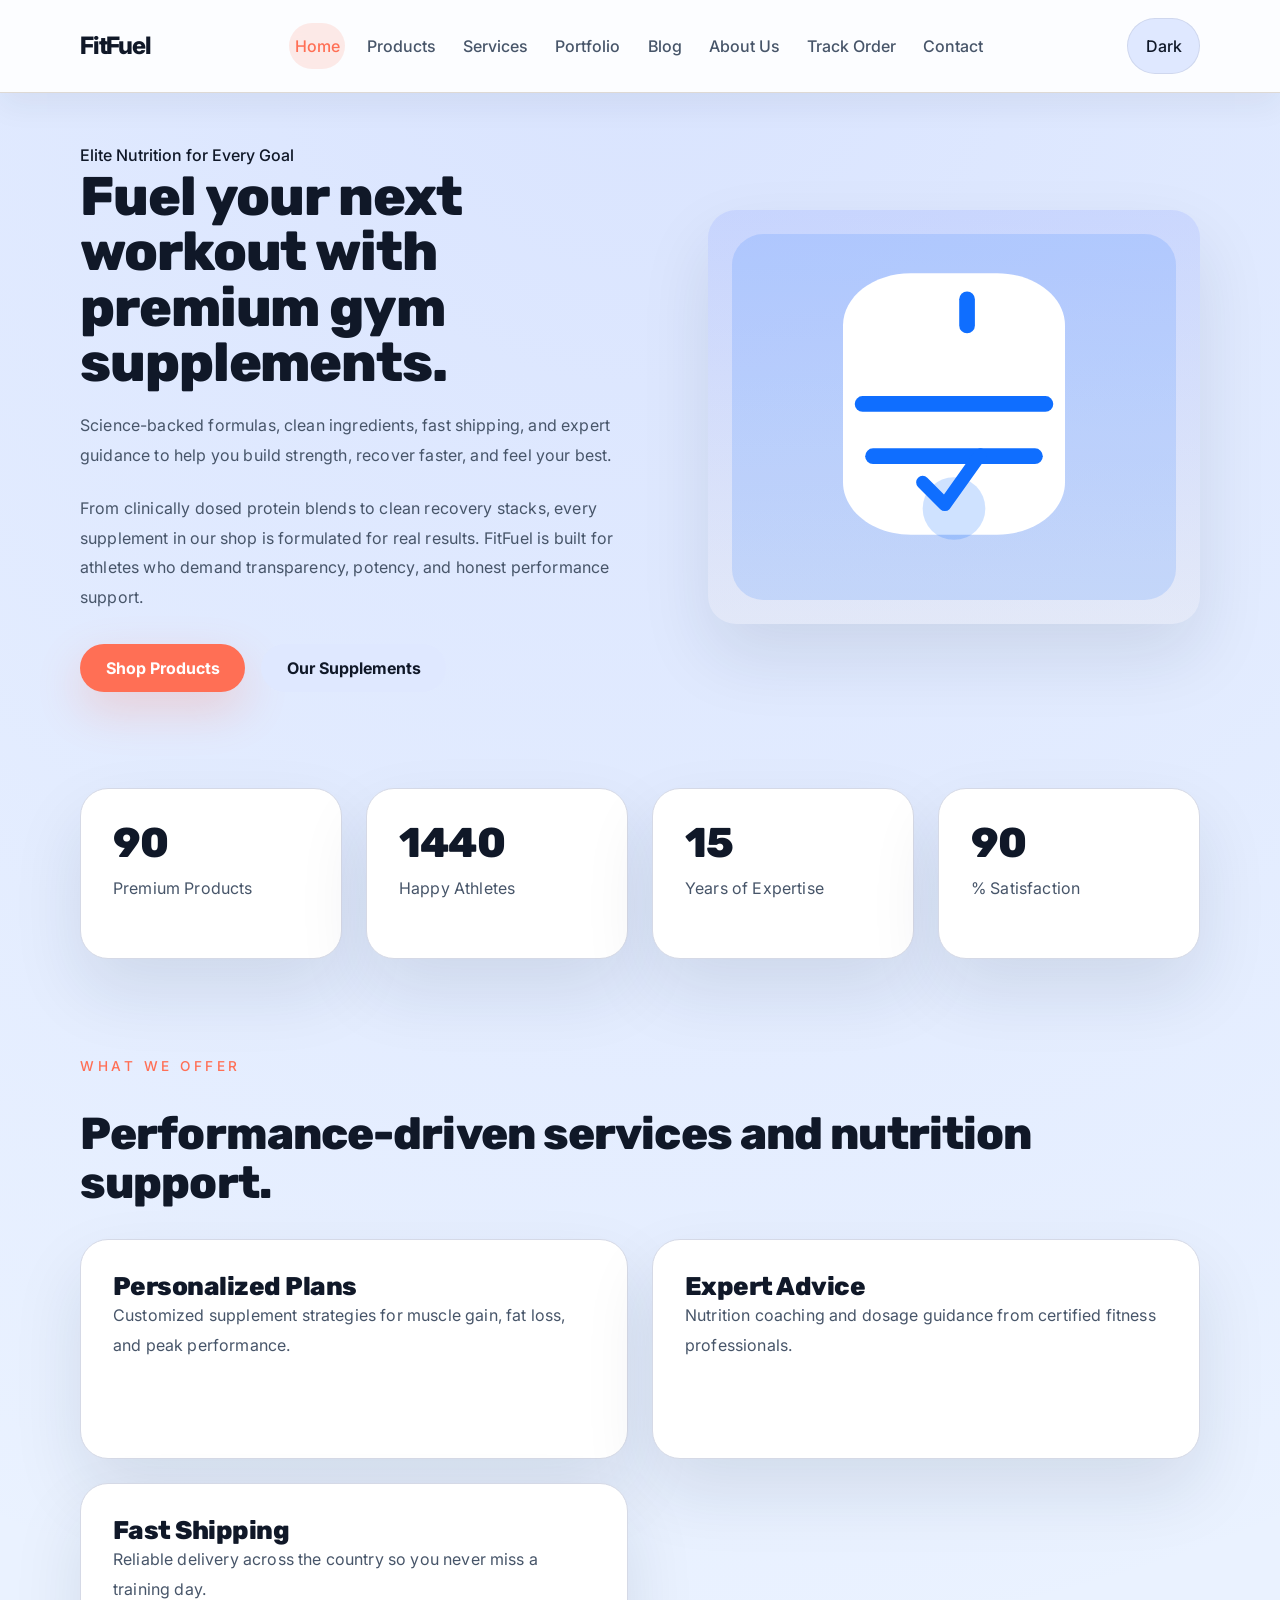
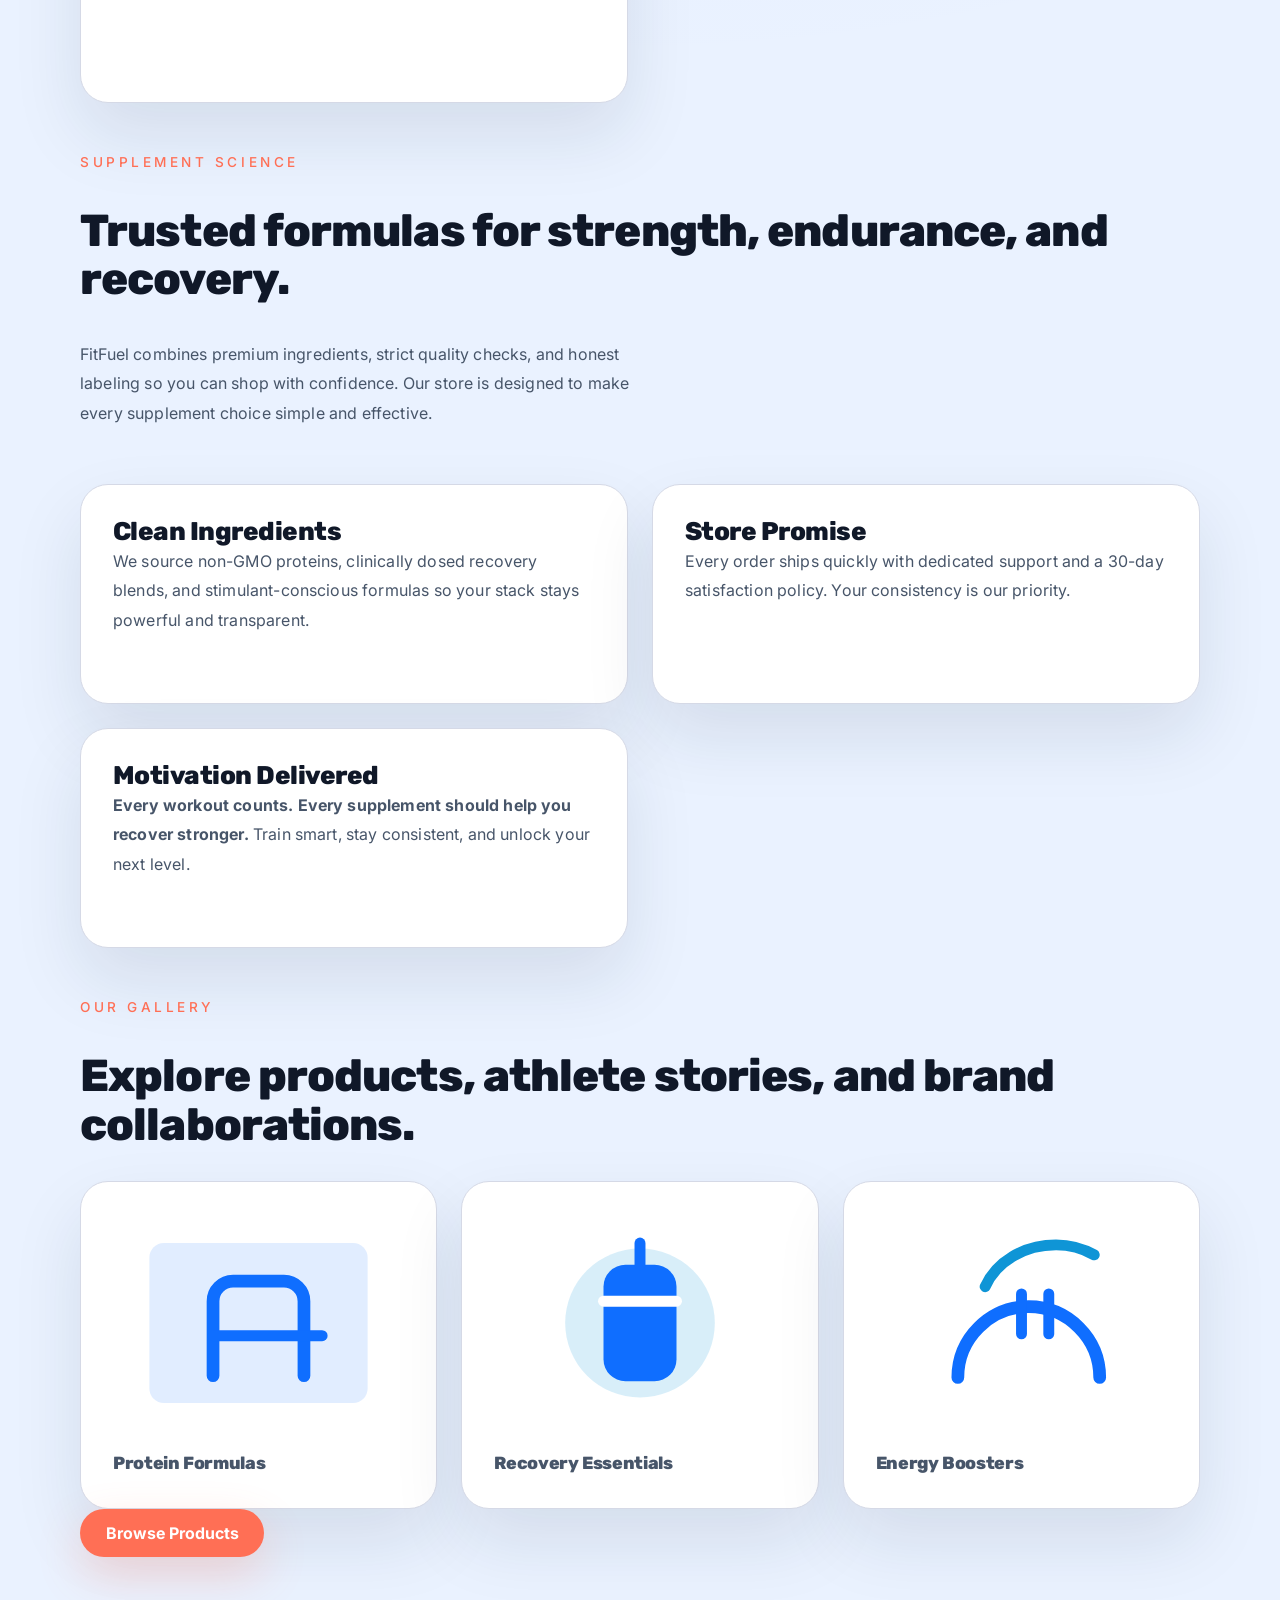
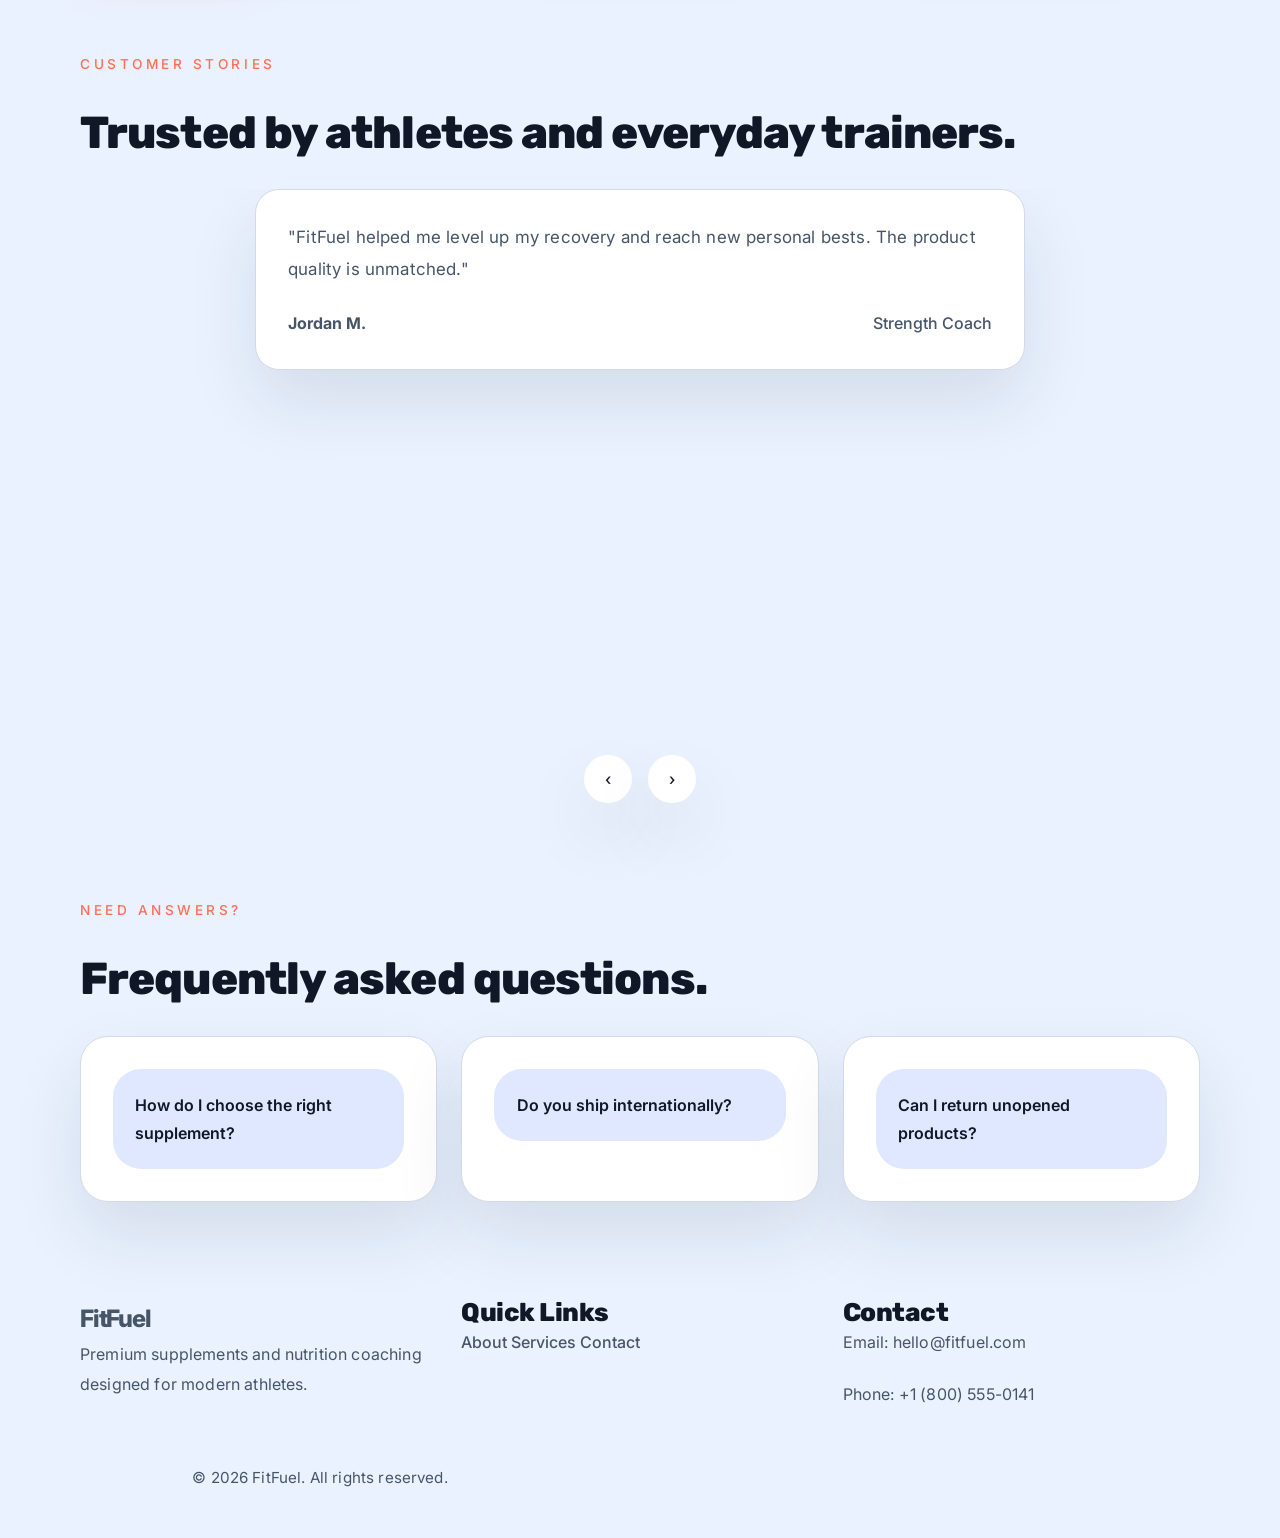
==== index.html @ e59b44a0 "first commit" ====
<!DOCTYPE html>
<html lang="en">
<head>
  <meta charset="UTF-8" />
  <meta name="viewport" content="width=device-width, initial-scale=1.0" />
  <title>Gym Supplements Store | Home</title>
  <meta name="description" content="Modern gym supplement store with premium supplements, expert advice, and lifestyle products." />
  <link rel="preconnect" href="https://fonts.googleapis.com" />
  <link rel="preconnect" href="https://fonts.gstatic.com" crossorigin />
  <link href="https://fonts.googleapis.com/css2?family=Inter:wght@400;500;600;700&family=Rubik:wght@500;600;700;800&display=swap" rel="stylesheet" />
  <link rel="stylesheet" href="css/style.css" />
  <link rel="stylesheet" href="css/responsive.css" />
</head>
<body data-page="home">
  <div class="page-loader" id="page-loader" aria-hidden="true">
    <div class="loader-ring"></div>
    <p>Loading premium fitness solutions...</p>
  </div>

  <header class="site-header" id="main-header">
    <div class="container header-inner">
      <a href="index.html" class="brand" aria-label="Gym Supplements Home">FitFuel</a>
      <button class="nav-toggle" aria-label="Toggle navigation" id="nav-toggle">
        <span></span><span></span><span></span>
      </button>
      <nav class="nav" id="site-nav" aria-label="Primary navigation">
        <a href="index.html" class="nav-link">Home</a>
        <a href="products.html" class="nav-link">Products</a>
        <a href="services.html" class="nav-link">Services</a>
        <a href="portfolio.html" class="nav-link">Portfolio</a>
        <a href="blog.html" class="nav-link">Blog</a>
        <a href="about.html" class="nav-link">About Us</a>
        <a href="track-order.html" class="nav-link">Track Order</a>
        <a href="contact.html" class="nav-link">Contact</a>
      </nav>
      <div class="header-actions">
        <button class="theme-toggle" id="theme-toggle" aria-label="Toggle dark mode">Dark</button>
      </div>
    </div>
  </header>

  <main>
    <section class="hero-section" id="hero">
      <div class="container hero-grid">
        <div class="hero-copy">
          <span class="eyebrow">Elite Nutrition for Every Goal</span>
          <h1>Fuel your next workout with premium gym supplements.</h1>
          <p>Science-backed formulas, clean ingredients, fast shipping, and expert guidance to help you build strength, recover faster, and feel your best.</p>
          <p>From clinically dosed protein blends to clean recovery stacks, every supplement in our shop is formulated for real results. FitFuel is built for athletes who demand transparency, potency, and honest performance support.</p>
          <div class="hero-actions">
            <a href="products.html" class="button button-primary">Shop Products</a>
            <a href="#features" class="button button-secondary">Our Supplements</a>
          </div>
        </div>
        <div class="hero-visual" aria-hidden="true">
          <img src="images/hero-shake.svg" alt="Fitness supplement shake illustration" />
        </div>
      </div>
    </section>

    <section class="stats-section reveal" id="features">
      <div class="container stats-grid">
        <article class="stat-card">
          <h2 class="counter" data-target="120">0</h2>
          <p>Premium Products</p>
        </article>
        <article class="stat-card">
          <h2 class="counter" data-target="2500">0</h2>
          <p>Happy Athletes</p>
        </article>
        <article class="stat-card">
          <h2 class="counter" data-target="15">0</h2>
          <p>Years of Expertise</p>
        </article>
        <article class="stat-card">
          <h2 class="counter" data-target="99">0</h2>
          <p>% Satisfaction</p>
        </article>
      </div>
    </section>

    <section class="service-preview reveal">
      <div class="container section-heading">
        <small>What we offer</small>
        <h2>Performance-driven services and nutrition support.</h2>
      </div>
      <div class="container cards-grid">
        <article class="feature-card">
          <h3>Personalized Plans</h3>
          <p>Customized supplement strategies for muscle gain, fat loss, and peak performance.</p>
        </article>
        <article class="feature-card">
          <h3>Expert Advice</h3>
          <p>Nutrition coaching and dosage guidance from certified fitness professionals.</p>
        </article>
        <article class="feature-card">
          <h3>Fast Shipping</h3>
          <p>Reliable delivery across the country so you never miss a training day.</p>
        </article>
      </div>
    </section>

    <section class="info-section reveal">
      <div class="container section-heading">
        <small>Supplement science</small>
        <h2>Trusted formulas for strength, endurance, and recovery.</h2>
        <p>FitFuel combines premium ingredients, strict quality checks, and honest labeling so you can shop with confidence. Our store is designed to make every supplement choice simple and effective.</p>
      </div>
      <div class="container cards-grid">
        <article class="feature-card">
          <h3>Clean Ingredients</h3>
          <p>We source non-GMO proteins, clinically dosed recovery blends, and stimulant-conscious formulas so your stack stays powerful and transparent.</p>
        </article>
        <article class="feature-card">
          <h3>Store Promise</h3>
          <p>Every order ships quickly with dedicated support and a 30-day satisfaction policy. Your consistency is our priority.</p>
        </article>
        <article class="feature-card">
          <h3>Motivation Delivered</h3>
          <p><strong>Every workout counts. Every supplement should help you recover stronger.</strong> Train smart, stay consistent, and unlock your next level.</p>
        </article>
      </div>
    </section>

    <section class="gallery-preview reveal" id="portfolio-preview">
      <div class="container section-heading">
        <small>Our gallery</small>
        <h2>Explore products, athlete stories, and brand collaborations.</h2>
      </div>
      <div class="container portfolio-grid">
        <article class="portfolio-item">
          <img src="images/portfolio1.svg" alt="Protein supplement bottle" />
          <h4>Protein Formulas</h4>
        </article>
        <article class="portfolio-item">
          <img src="images/portfolio2.svg" alt="Supplement capsules" />
          <h4>Recovery Essentials</h4>
        </article>
        <article class="portfolio-item">
          <img src="images/portfolio3.svg" alt="Pre-workout drink" />
          <h4>Energy Boosters</h4>
        </article>
      </div>
      <div class="container cta-row">
        <a href="products.html" class="button button-primary">Browse Products</a>
      </div>
    </section>

    <section class="testimonial-section reveal" id="testimonials">
      <div class="container section-heading">
        <small>Customer stories</small>
        <h2>Trusted by athletes and everyday trainers.</h2>
      </div>
      <div class="container testimonial-slider" id="testimonial-slider" aria-live="polite">
        <article class="testimonial-card active">
          <p>"FitFuel helped me level up my recovery and reach new personal bests. The product quality is unmatched."</p>
          <footer>
            <strong>Jordan M.</strong>
            <span>Strength Coach</span>
          </footer>
        </article>
        <article class="testimonial-card">
          <p>"The supplement plan was easy to follow and delivered results faster than I expected. Great customer service too."</p>
          <footer>
            <strong>Leah R.</strong>
            <span>Fitness Enthusiast</span>
          </footer>
        </article>
        <article class="testimonial-card">
          <p>"Clean ingredients, sharp branding, and fast shipping. I now recommend FitFuel to my training group."</p>
          <footer>
            <strong>Marcus D.</strong>
            <span>Bodybuilder</span>
          </footer>
        </article>
      </div>
      <div class="slider-controls">
        <button class="slider-button" id="prev-testimonial" aria-label="Previous testimonial">‹</button>
        <button class="slider-button" id="next-testimonial" aria-label="Next testimonial">›</button>
      </div>
    </section>

    <section class="faq-section reveal" id="faq">
      <div class="container section-heading">
        <small>Need answers?</small>
        <h2>Frequently asked questions.</h2>
      </div>
      <div class="container faq-grid">
        <article class="faq-item">
          <button class="faq-question" aria-expanded="false">How do I choose the right supplement?</button>
          <div class="faq-answer">
            <p>Match your goals to the product type, prioritize clean ingredients, and consult our nutrition guides for dosage and timing.</p>
          </div>
        </article>
        <article class="faq-item">
          <button class="faq-question" aria-expanded="false">Do you ship internationally?</button>
          <div class="faq-answer">
            <p>Yes, we ship worldwide. Delivery times vary by destination, and you can check shipping estimates during checkout.</p>
          </div>
        </article>
        <article class="faq-item">
          <button class="faq-question" aria-expanded="false">Can I return unopened products?</button>
          <div class="faq-answer">
            <p>We offer a 30-day satisfaction guarantee for unopened supplements. Contact support for returns and exchanges.</p>
          </div>
        </article>
      </div>
    </section>
  </main>

  <button class="scroll-top" id="scroll-top" aria-label="Scroll back to top">↑</button>

  <footer class="site-footer">
    <div class="container footer-grid">
      <div>
        <a href="index.html" class="brand">FitFuel</a>
        <p>Premium supplements and nutrition coaching designed for modern athletes.</p>
      </div>
      <div>
        <h3>Quick Links</h3>
        <nav aria-label="Footer navigation">
          <a href="about.html">About</a>
          <a href="services.html">Services</a>
          <a href="contact.html">Contact</a>
        </nav>
      </div>
      <div>
        <h3>Contact</h3>
        <p>Email: hello@fitfuel.com</p>
        <p>Phone: +1 (800) 555-0141</p>
      </div>
    </div>
    <p class="footer-note">© 2026 FitFuel. All rights reserved.</p>
  </footer>

  <script src="js/animations.js"></script>
  <script src="js/main.js"></script>
  <script src="js/validation.js"></script>
</body>
</html>
---- css/style.css ----
:root {
  --bg: #eaf2ff;
  --surface: #ffffff;
  --surface-strong: #dfe8ff;
  --text: #101828;
  --text-muted: #475569;
  --primary: #3551ff;
  --primary-soft: rgba(53, 81, 255, 0.14);
  --secondary: #7ea5ff;
  --accent: #ff6f55;
  --accent-soft: rgba(255, 111, 85, 0.14);
  --border: #d5d9e6;
  --shadow: 0 32px 70px rgba(22, 36, 61, 0.1);
  --radius: 28px;
  --radius-sm: 16px;
  --transition: 0.32s ease;
}

[data-theme='dark'] {
  --bg: #0c1530;
  --surface: #111b33;
  --surface-strong: #1a2646;
  --text: #f8fafc;
  --text-muted: #a0acc3;
  --primary: #5a69ff;
  --primary-soft: rgba(90, 105, 255, 0.18);
  --secondary: #6cb8ff;
  --accent: #ff7e63;
  --accent-soft: rgba(255, 126, 99, 0.18);
  --border: #2b3a5b;
  --shadow: 0 32px 70px rgba(0, 0, 0, 0.48);
}

* {
  box-sizing: border-box;
}

html {
  scroll-behavior: smooth;
}

body {
  margin: 0;
  font-family: 'Inter', system-ui, -apple-system, BlinkMacSystemFont, 'Segoe UI', sans-serif;
  font-weight: 500;
  background: radial-gradient(circle at top, rgba(95, 124, 250, 0.12), transparent 35%), var(--bg);
  color: var(--text);
  line-height: 1.75;
  min-height: 100vh;
}

p {
  margin: 0 0 1.4rem;
  line-height: 1.85;
  font-weight: 400;
  letter-spacing: 0.01em;
  max-width: 64ch;
}

h1,
h2,
h3,
h4,
h5,
h6 {
  margin: 0;
  font-family: 'Rubik', 'Inter', system-ui, sans-serif;
  font-weight: 800;
  color: var(--text);
  letter-spacing: -0.02em;
}

h1 {
  font-size: clamp(3rem, 4vw, 5rem);
  line-height: 1.02;
}

h2 {
  font-size: clamp(2rem, 3vw, 3.2rem);
  line-height: 1.06;
}

h3 {
  font-size: clamp(1.5rem, 2vw, 2rem);
  line-height: 1.15;
}

h4,
h5,
h6 {
  font-size: clamp(1.1rem, 1.2vw, 1.4rem);
  line-height: 1.35;
}

img {
  display: block;
  max-width: 100%;
}

a {
  color: inherit;
  text-decoration: none;
}

button,
input,
textarea {
  font: inherit;
}

button {
  cursor: pointer;
  border: none;
}

.container {
  width: min(1120px, calc(100% - 2rem));
  margin: 0 auto;
}

.site-header {
  position: sticky;
  top: 0;
  z-index: 100;
  background: rgba(255, 255, 255, 0.9);
  border-bottom: 1px solid rgba(217, 211, 205, 0.85);
  backdrop-filter: blur(18px);
  transition: background var(--transition), border-color var(--transition), box-shadow var(--transition);
  box-shadow: 0 12px 30px rgba(31, 43, 55, 0.06);
}

[data-theme='dark'] .site-header {
  background: rgba(17, 25, 42, 0.95);
  border-color: rgba(47, 63, 85, 0.6);
}

.header-inner {
  display: flex;
  align-items: center;
  justify-content: space-between;
  gap: 1rem;
  padding: 1.1rem 0;
}

.brand {
  font-size: 1.5rem;
  font-weight: 800;
  letter-spacing: -0.05em;
}

.nav {
  display: flex;
  gap: 1rem;
  align-items: center;
  flex-wrap: wrap;
}

.nav-link {
  color: var(--text-muted);
  font-weight: 500;
  padding: 0.55rem 0.35rem;
  border-radius: 999px;
  transition: color var(--transition), background var(--transition);
}

.nav-link:hover,
.nav-link.active {
  color: var(--accent);
  background: var(--accent-soft);
}

.nav-toggle {
  display: none;
  width: 2.5rem;
  height: 2.5rem;
  background: transparent;
  flex-direction: column;
  justify-content: space-between;
}

.nav-toggle span {
  display: block;
  height: 3px;
  border-radius: 999px;
  background: var(--text);
  transition: transform var(--transition), opacity var(--transition);
}

.header-actions {
  display: flex;
  align-items: center;
  gap: 1rem;
}

.theme-toggle {
  padding: 0.9rem 1.15rem;
  background: var(--surface-strong);
  color: var(--text);
  border-radius: 999px;
  box-shadow: inset 0 0 0 1px rgba(15, 23, 42, 0.08);
  transition: transform var(--transition), background var(--transition);
}

.theme-toggle:hover {
  transform: translateY(-2px);
}

.hero-section,
.page-hero {
  padding: 4rem 0 2rem;
}

.hero-grid {
  display: grid;
  grid-template-columns: 1.15fr 0.95fr;
  gap: 2rem;
  align-items: center;
}

.hero-copy small,
.section-heading small {
  display: inline-block;
  font-size: 0.85rem;
  text-transform: uppercase;
  letter-spacing: 0.26em;
  color: var(--accent);
  margin-bottom: 1rem;
}

.hero-copy h1,
.page-hero h1 {
  font-size: clamp(3.4rem, 4vw, 5rem);
  line-height: 1.02;
  margin: 0;
}

.section-heading h2 {
  font-size: clamp(2.1rem, 3vw, 3.2rem);
  line-height: 1.08;
  margin: 0;
}

.hero-copy p,
.section-heading p,
.page-hero p {
  max-width: 58ch;
  margin-top: 1.25rem;
  margin-bottom: 1.5rem;
  color: var(--text-muted);
  font-family: 'Inter', system-ui, -apple-system, BlinkMacSystemFont, 'Segoe UI', sans-serif;
  font-size: 1rem;
  line-height: 1.85;
  letter-spacing: 0.01em;
}

.hero-actions {
  display: flex;
  flex-wrap: wrap;
  gap: 1rem;
  margin-top: 2rem;
}

.button {
  display: inline-flex;
  align-items: center;
  justify-content: center;
  min-height: 3rem;
  padding: 0 1.6rem;
  border-radius: 999px;
  font-weight: 700;
  transition: transform var(--transition), box-shadow var(--transition), background var(--transition);
}

.button-primary {
  background: var(--accent);
  color: #ffffff;
  box-shadow: 0 18px 46px rgba(255, 111, 85, 0.24);
}

.button-primary:hover {
  transform: translateY(-3px);
}

.button-success {
  background: var(--accent);
  color: #ffffff;
  box-shadow: 0 18px 46px rgba(255, 111, 85, 0.24);
  transform: scale(1.02);
}

.button-success:hover {
  transform: scale(1.02);
}

.button-secondary {
  background: var(--surface-strong);
  color: var(--text);
}

.button-secondary:hover {
  transform: translateY(-2px);
}

.hero-visual {
  border-radius: var(--radius);
  overflow: hidden;
  background: linear-gradient(180deg, rgba(95, 124, 250, 0.16), rgba(255, 214, 167, 0.08));
  padding: 1.5rem;
  box-shadow: var(--shadow);
}

.products-grid-section .filter-buttons {
  grid-template-columns: repeat(4, minmax(0, auto));
  justify-content: center;
  gap: 1rem;
  margin-bottom: 2rem;
}

.filter-button {
  border: 1px solid var(--border);
  background: var(--surface);
  padding: 0.85rem 1.25rem;
  border-radius: 999px;
  color: var(--text);
  font-weight: 600;
  transition: background var(--transition), transform var(--transition), border-color var(--transition);
}

.filter-button:hover,
.filter-button.active {
  background: var(--accent-soft);
  border-color: var(--accent);
  transform: translateY(-1px);
}

.product-grid,
.portfolio-grid {
  display: grid;
  grid-template-columns: repeat(2, minmax(0, 1fr));
  gap: 1.5rem;
}

.product-card,
.summary-card,
.track-copy,
.checkout-form {
  background: var(--surface);
  border: 1px solid var(--border);
  border-radius: var(--radius);
  padding: 2rem;
  box-shadow: var(--shadow);
}

.confetti-piece {
  position: fixed;
  width: 8px;
  height: 8px;
  border-radius: 999px;
  opacity: 0;
  pointer-events: none;
  animation: confetti-burst 0.7s ease-out forwards;
}

@keyframes confetti-burst {
  from {
    opacity: 1;
    transform: translate(0, 0) scale(1);
  }
  to {
    opacity: 0;
    transform: translate(var(--tx), var(--ty)) rotate(var(--r)) scale(0.35);
  }
}

.product-card {
  display: grid;
  gap: 1.25rem;
  transition: transform var(--transition), box-shadow var(--transition);
}

.product-card:hover {
  transform: translateY(-4px);
  box-shadow: 0 28px 60px rgba(95, 124, 250, 0.14);
}

.product-card img,
.bundle-card img {
  width: 100%;
  border-radius: 24px;
  aspect-ratio: 4 / 3;
  object-fit: cover;
}

.product-copy {
  display: grid;
  gap: 0.85rem;
}

.product-copy small {
  color: var(--primary);
  text-transform: uppercase;
  letter-spacing: 0.16em;
}

.product-price {
  font-size: 1.2rem;
  font-weight: 700;
  color: var(--text);
}

.product-actions {
  display: flex;
  flex-wrap: wrap;
  gap: 0.75rem;
  align-items: center;
  margin-top: 1rem;
}

.bundle-card {
  display: grid;
  gap: 1rem;
  padding: 2rem;
  border-radius: var(--radius);
  transition: transform var(--transition), box-shadow var(--transition);
}

.bundle-card:hover {
  transform: translateY(-4px);
  box-shadow: 0 26px 56px rgba(95, 124, 250, 0.14);
}

.bundle-card h3 {
  margin: 0;
}

.bundle-summary {
  position: fixed;
  bottom: 1rem;
  left: 1rem;
  right: 1rem;
  z-index: 150;
  display: grid;
  place-items: center;
  padding: 0 1rem;
}

.bundle-summary-inner {
  width: min(1120px, 100%);
  background: var(--surface);
  border: 1px solid var(--border);
  border-radius: 999px;
  padding: 1rem 1.25rem;
  display: flex;
  justify-content: space-between;
  align-items: center;
  gap: 1rem;
  box-shadow: var(--shadow);
}

.bundle-label {
  text-transform: uppercase;
  letter-spacing: 0.18em;
  color: var(--text-muted);
  margin: 0 0 0.35rem;
}

.bundle-actions {
  display: flex;
  align-items: center;
}

.bundle-summary[hidden] {
  display: none;
}

.checkout-grid,
.track-grid {
  display: grid;
  grid-template-columns: 1.2fr 0.9fr;
  gap: 2rem;
}

.checkout-form input,
.track-form input {
  width: 100%;
}

.checkout-row {
  display: grid;
  grid-template-columns: repeat(2, minmax(0, 1fr));
  gap: 1rem;
}

.summary-item {
  display: flex;
  justify-content: space-between;
  gap: 1rem;
  padding: 1rem 0;
  border-bottom: 1px solid var(--border);
}

.summary-item:last-of-type {
  border-bottom: none;
}

.summary-total {
  display: flex;
  justify-content: space-between;
  align-items: center;
  padding-top: 1.2rem;
  border-top: 1px solid var(--border);
  font-size: 1.05rem;
}

.summary-note {
  margin-top: 1.5rem;
  color: var(--text-muted);
}

.track-copy h2 {
  margin-top: 0;
}

.track-details {
  display: grid;
  gap: 1rem;
  margin-top: 1.5rem;
}

.track-details dt {
  font-size: 0.85rem;
  text-transform: uppercase;
  color: var(--text-muted);
}

.track-details dd {
  margin: 0;
  font-size: 1.1rem;
  color: var(--text);
}

.track-form {
  display: grid;
  gap: 1rem;
}

.track-form button {
  width: fit-content;
}

.track-form input,
.checkout-form input,
.checkout-form textarea {
  background: var(--surface-strong);
}

.stats-section,
.service-preview,
.gallery-preview,
.testimonial-section,
.faq-section,
.about-overview,
.team-section,
.roadmap-section,
.services-list,
.process-section,
.plan-cta,
.filter-section,
.blog-grid,
.contact-section {
  padding: 4rem 0;
}

.stats-grid,
.cards-grid,
.portfolio-grid,
.faq-grid,
.team-grid,
.timeline-grid,
.process-grid,
.contact-grid {
  display: grid;
  gap: 1.5rem;
}

.stats-grid {
  grid-template-columns: repeat(4, minmax(0, 1fr));
}

.stat-card,
.feature-card,
.portfolio-item,
.testimonial-card,
.faq-item,
.team-card,
.timeline-item,
.service-card,
.process-step,
.portfolio-card,
.blog-card,
.contact-details,
.contact-form,
.cta-panel {
  background: var(--surface);
  border: 1px solid var(--border);
  border-radius: var(--radius);
  padding: 2rem;
  box-shadow: var(--shadow);
}

.stat-card h2 {
  font-size: 2.6rem;
  margin: 0 0 0.5rem;
}

.stat-card p,
.feature-card p,
.portfolio-item h4,
.testimonial-card p,
.faq-question,
.team-card p,
.timeline-item p,
.service-card p,
.process-step p,
.portfolio-card p,
.blog-card p,
.contact-details p,
.contact-details li,
.contact-form label {
  color: var(--text-muted);
}

.feature-card,
.service-card {
  min-height: 220px;
}

.portfolio-grid {
  grid-template-columns: repeat(3, minmax(0, 1fr));
}

.portfolio-item,
.portfolio-card {
  display: grid;
  gap: 1.25rem;
}

.portfolio-item img,
.portfolio-card img {
  width: 100%;
  border-radius: 1.5rem;
  aspect-ratio: 4 / 3;
  object-fit: cover;
}

.testimonial-section {
  position: relative;
}

.testimonial-slider {
  display: grid;
  place-items: center;
  min-height: 260px;
  overflow: hidden;
  position: relative;
}

.testimonial-card {
  max-width: 780px;
  opacity: 0;
  transform: translateY(20px);
  transition: opacity 0.45s ease, transform 0.45s ease;
  border-radius: 1.5rem;
}

.testimonial-card.active {
  opacity: 1;
  transform: translateY(0);
}

.testimonial-card p {
  font-size: 1.06rem;
}

.testimonial-card footer {
  display: flex;
  justify-content: space-between;
  margin-top: 1.5rem;
  color: var(--text-muted);
}

.slider-controls {
  display: flex;
  justify-content: center;
  gap: 1rem;
  margin-top: 1.5rem;
}

.slider-button {
  width: 3rem;
  height: 3rem;
  border-radius: 999px;
  background: var(--surface);
  color: var(--text);
  box-shadow: var(--shadow);
}

.faq-grid {
  grid-template-columns: repeat(3, minmax(0, 1fr));
}

.faq-item {
  overflow: hidden;
}

.faq-question {
  width: 100%;
  text-align: left;
  padding: 1.4rem 1.4rem;
  border: none;
  background: var(--surface-strong);
  color: var(--text);
  border-radius: var(--radius);
  font-weight: 600;
}

.faq-answer {
  max-height: 0;
  overflow: hidden;
  padding: 0 1.4rem;
  transition: max-height 0.35s ease, padding 0.35s ease;
}

.faq-item.active .faq-answer {
  max-height: 220px;
  padding: 1rem 1.4rem 1.5rem;
}

.faq-item.active .faq-question {
  background: var(--primary-soft);
}

.section-heading,
.grid-two,
.timeline-grid,
.contact-grid,
.card-row,
.filter-buttons {
  display: grid;
}

.section-heading {
  gap: 1rem;
  margin-bottom: 2rem;
}

.grid-two {
  grid-template-columns: 1fr 1fr;
  align-items: start;
}

.about-list {
  list-style: none;
  padding: 0;
  margin: 0;
  display: grid;
  gap: 0.85rem;
}

.about-list li::before {
  content: '•';
  color: var(--primary);
  margin-right: 0.75rem;
}

.team-grid,
.process-grid {
  grid-template-columns: repeat(3, minmax(0, 1fr));
}

.timeline-grid {
  grid-template-columns: repeat(3, minmax(0, 1fr));
}

.timeline-item {
  padding: 2rem;
  position: relative;
}

.timeline-item span {
  display: inline-flex;
  align-items: center;
  justify-content: center;
  width: 3rem;
  height: 3rem;
  border-radius: 50%;
  background: var(--primary-soft);
  color: var(--primary);
  font-weight: 700;
  margin-bottom: 1.2rem;
}

.contact-grid {
  grid-template-columns: 1.1fr 0.9fr;
}

.contact-details,
.contact-form {
  background: var(--surface);
}

.contact-list {
  list-style: none;
  padding: 0;
  margin: 1.5rem 0 0;
  display: grid;
  gap: 0.9rem;
}

.contact-form label {
  display: block;
  margin-top: 1rem;
  margin-bottom: 0.5rem;
  font-weight: 600;
}

.contact-form input,
.contact-form textarea {
  width: 100%;
  padding: 1rem 1.1rem;
  border-radius: 1rem;
  border: 1px solid var(--border);
  background: var(--surface-strong);
  color: var(--text);
  transition: border-color var(--transition), box-shadow var(--transition);
}

.contact-form input:focus,
.contact-form textarea:focus {
  outline: none;
  border-color: var(--primary);
  box-shadow: 0 0 0 4px rgba(15, 110, 255, 0.12);
}

.form-feedback {
  margin-top: 1rem;
  min-height: 1.5rem;
  color: var(--primary);
}

.scroll-top {
  position: fixed;
  right: 1.25rem;
  bottom: 1.25rem;
  width: 3rem;
  height: 3rem;
  border-radius: 50%;
  background: var(--primary);
  color: #fff;
  border: none;
  opacity: 0;
  pointer-events: none;
  transform: translateY(10px);
  transition: opacity var(--transition), transform var(--transition);
  z-index: 50;
}

.scroll-top.visible {
  opacity: 1;
  pointer-events: auto;
  transform: translateY(0);
}

.site-footer {
  padding: 3rem 0 1.5rem;
  color: var(--text-muted);
}

.footer-grid {
  display: grid;
  grid-template-columns: repeat(3, minmax(0, 1fr));
  gap: 1.5rem;
}

.footer-grid h3 {
  margin-top: 0;
}

.footer-note {
  margin-top: 2rem;
  font-size: 0.95rem;
  text-align: center;
}

.page-loader {
  position: fixed;
  inset: 0;
  display: grid;
  place-items: center;
  gap: 1rem;
  z-index: 999;
  background: var(--bg);
  color: var(--text);
  transition: opacity 0.25s ease, visibility 0.25s ease;
}

.page-loader.loaded {
  opacity: 0;
  visibility: hidden;
  pointer-events: none;
}

.loader-ring {
  width: 3rem;
  height: 3rem;
  border: 5px solid rgba(15, 110, 255, 0.15);
  border-top-color: var(--primary);
  border-radius: 50%;
  animation: spin 1s linear infinite;
}

.reveal {
  opacity: 0;
  transform: translateY(35px);
  transition: opacity 0.75s ease, transform 0.75s ease;
}

.reveal.visible {
  opacity: 1;
  transform: translateY(0);
}

@keyframes spin {
  to {
    transform: rotate(360deg);
  }
}

@media (max-width: 920px) {
  .hero-grid,
  .grid-two,
  .portfolio-grid,
  .cards-grid,
  .team-grid,
  .process-grid,
  .stats-grid,
  .faq-grid,
  .timeline-grid,
  .contact-grid {
    grid-template-columns: 1fr;
  }

  .header-inner {
    flex-wrap: wrap;
  }
}

@media (max-width: 720px) {
  .nav {
    position: fixed;
    inset: 5.5rem 0 auto 0;
    left: 0;
    right: 0;
    padding: 1.5rem;
    flex-direction: column;
    align-items: flex-start;
    gap: 1rem;
    background: var(--surface);
    transform: translateY(-120%);
    transition: transform var(--transition);
    border-bottom: 1px solid var(--border);
  }

  .nav.open {
    transform: translateY(0);
  }

  .nav-toggle {
    display: flex;
  }

  .header-actions {
    order: 3;
    width: 100%;
    justify-content: flex-end;
  }
}

@media (prefers-reduced-motion: reduce) {
  *,
  *::before,
  *::after {
    animation-duration: 0.01ms !important;
    animation-iteration-count: 1 !important;
    transition-duration: 0.01ms !important;
    scroll-behavior: auto !important;
  }
}
---- css/responsive.css ----
/* Additional mobile-first layout adjustments and responsive refinements */

.hero-section,
.page-hero,
.stats-section,
.service-preview,
.gallery-preview,
.testimonial-section,
.faq-section,
.about-overview,
.team-section,
.roadmap-section,
.services-list,
.process-section,
.plan-cta,
.filter-section,
.blog-grid,
.contact-section {
  padding-top: 3rem;
  padding-bottom: 3rem;
}

.hero-visual {
  min-height: 320px;
}

.section-heading h2,
.page-hero h1 {
  font-size: clamp(1.9rem, 5vw, 2.8rem);
}

.cards-grid {
  grid-template-columns: repeat(2, minmax(0, 1fr));
}

@media (max-width: 860px) {
  .cards-grid,
  .portfolio-grid,
  .team-grid,
  .stats-grid,
  .faq-grid,
  .timeline-grid,
  .process-grid,
  .contact-grid {
    grid-template-columns: 1fr;
  }

  .hero-grid {
    grid-template-columns: 1fr;
  }
}

@media (max-width: 640px) {
  .header-inner {
    gap: 0.75rem;
  }

  .hero-actions {
    flex-direction: column;
    align-items: stretch;
  }

  .button {
    width: 100%;
  }

  .theme-toggle {
    width: 100%;
  }

  .footer-grid {
    grid-template-columns: 1fr;
  }
}

@media (max-width: 520px) {
  .hero-copy p,
  .section-heading p,
  .contact-details p,
  .contact-list li,
  .feature-card p,
  .service-card p,
  .timeline-item p,
  .blog-card p {
    font-size: 0.95rem;
  }
}
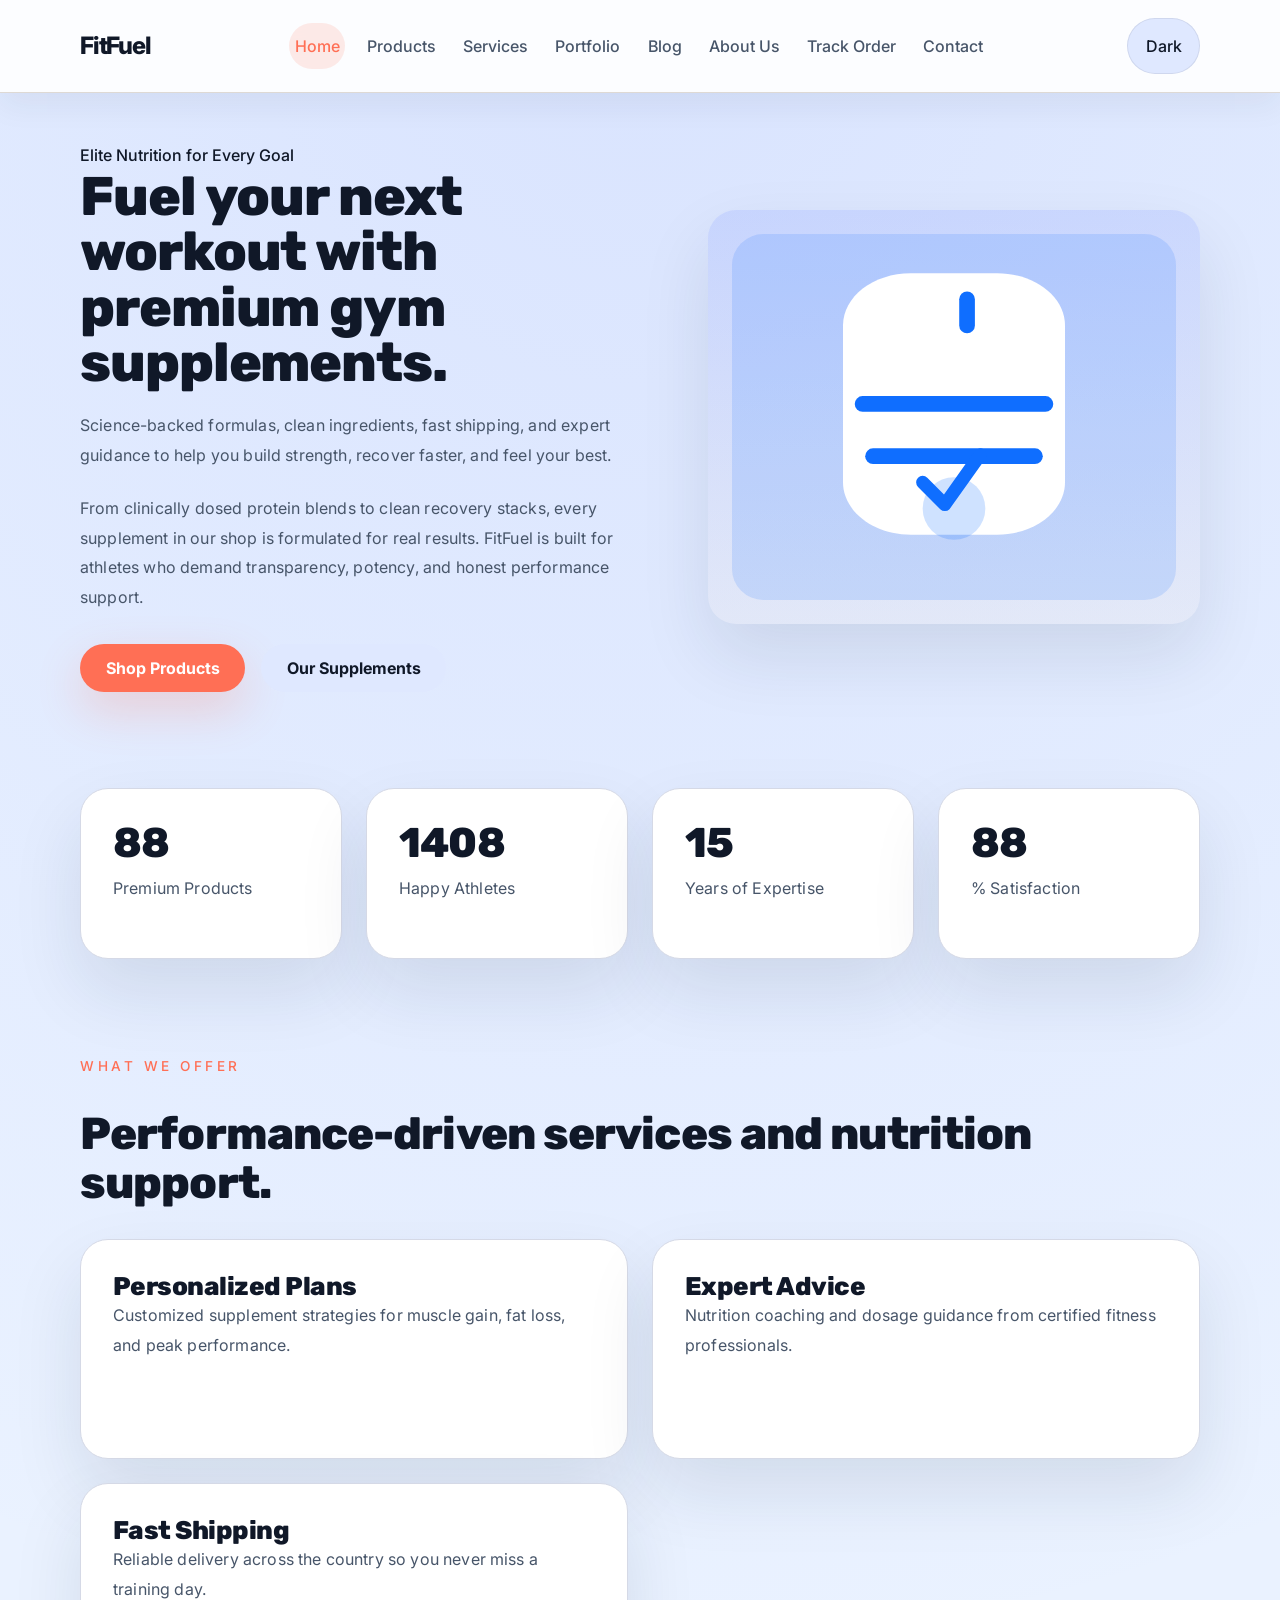
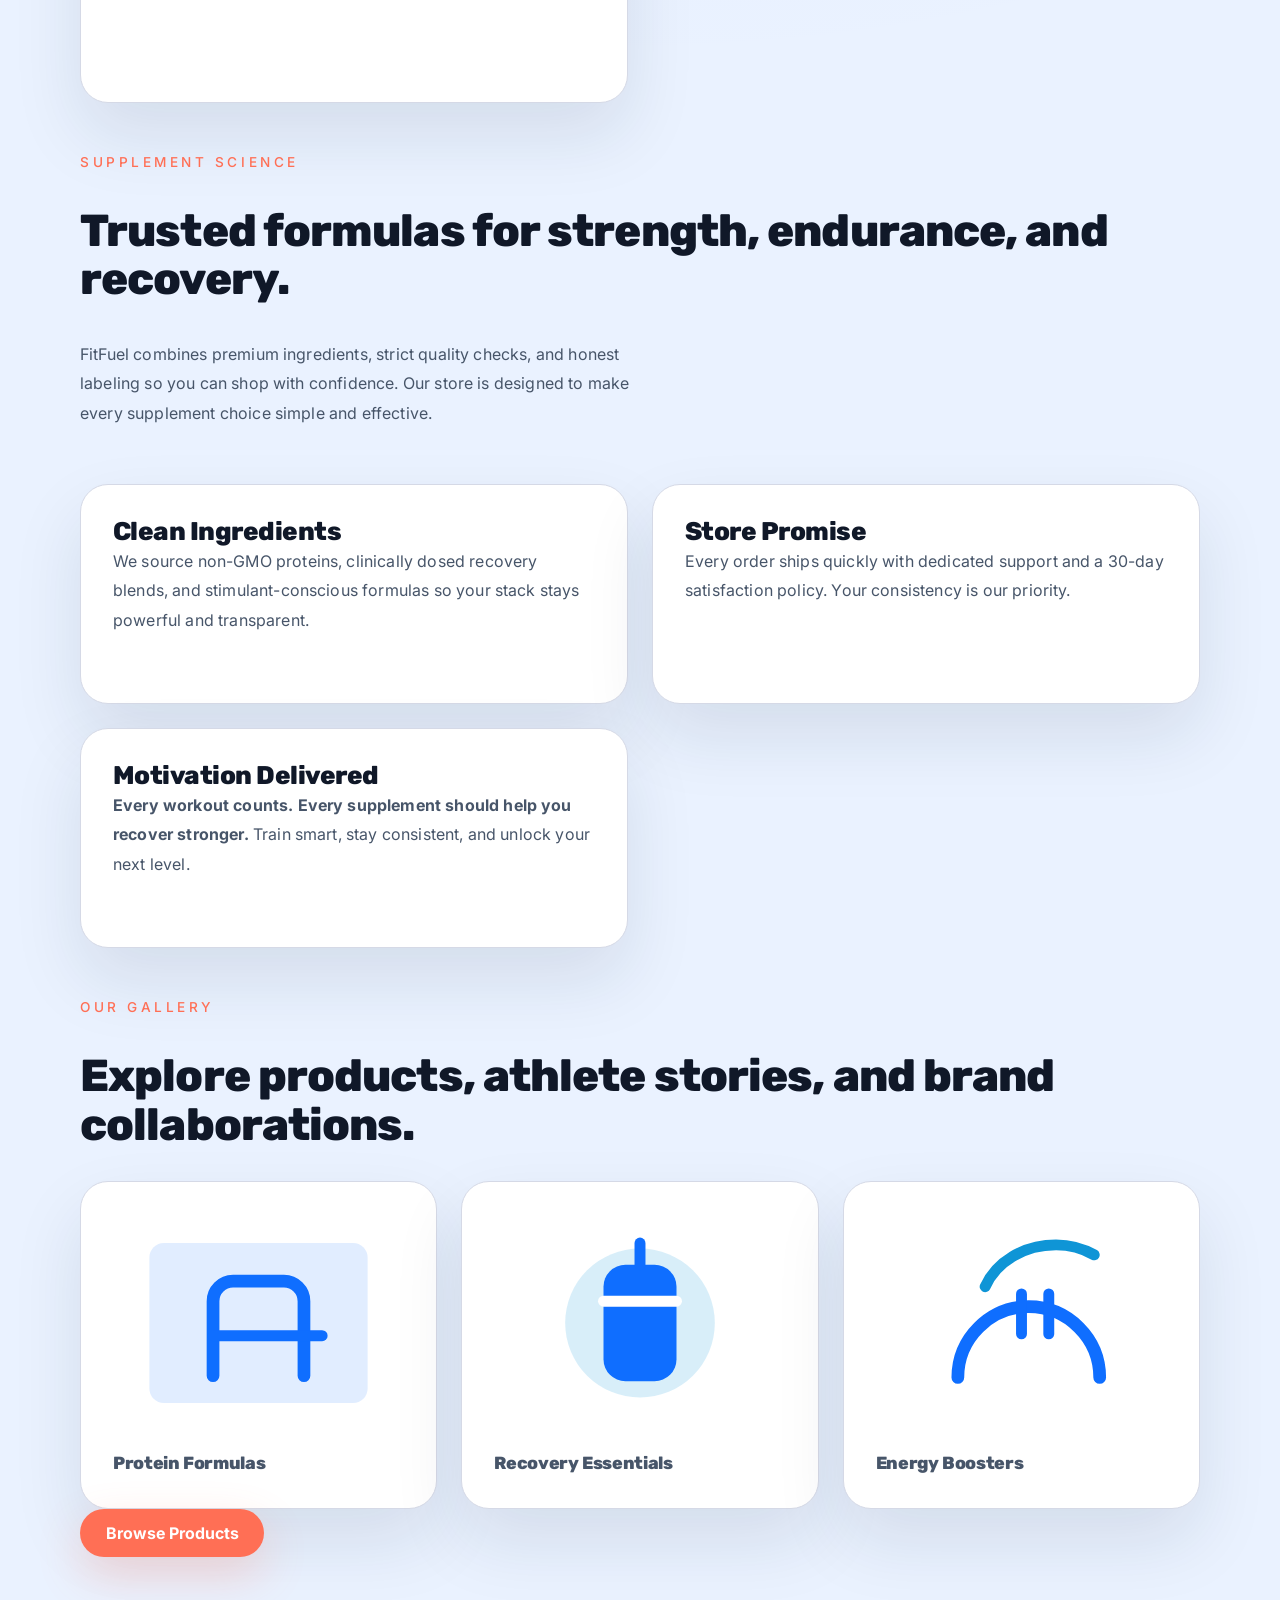
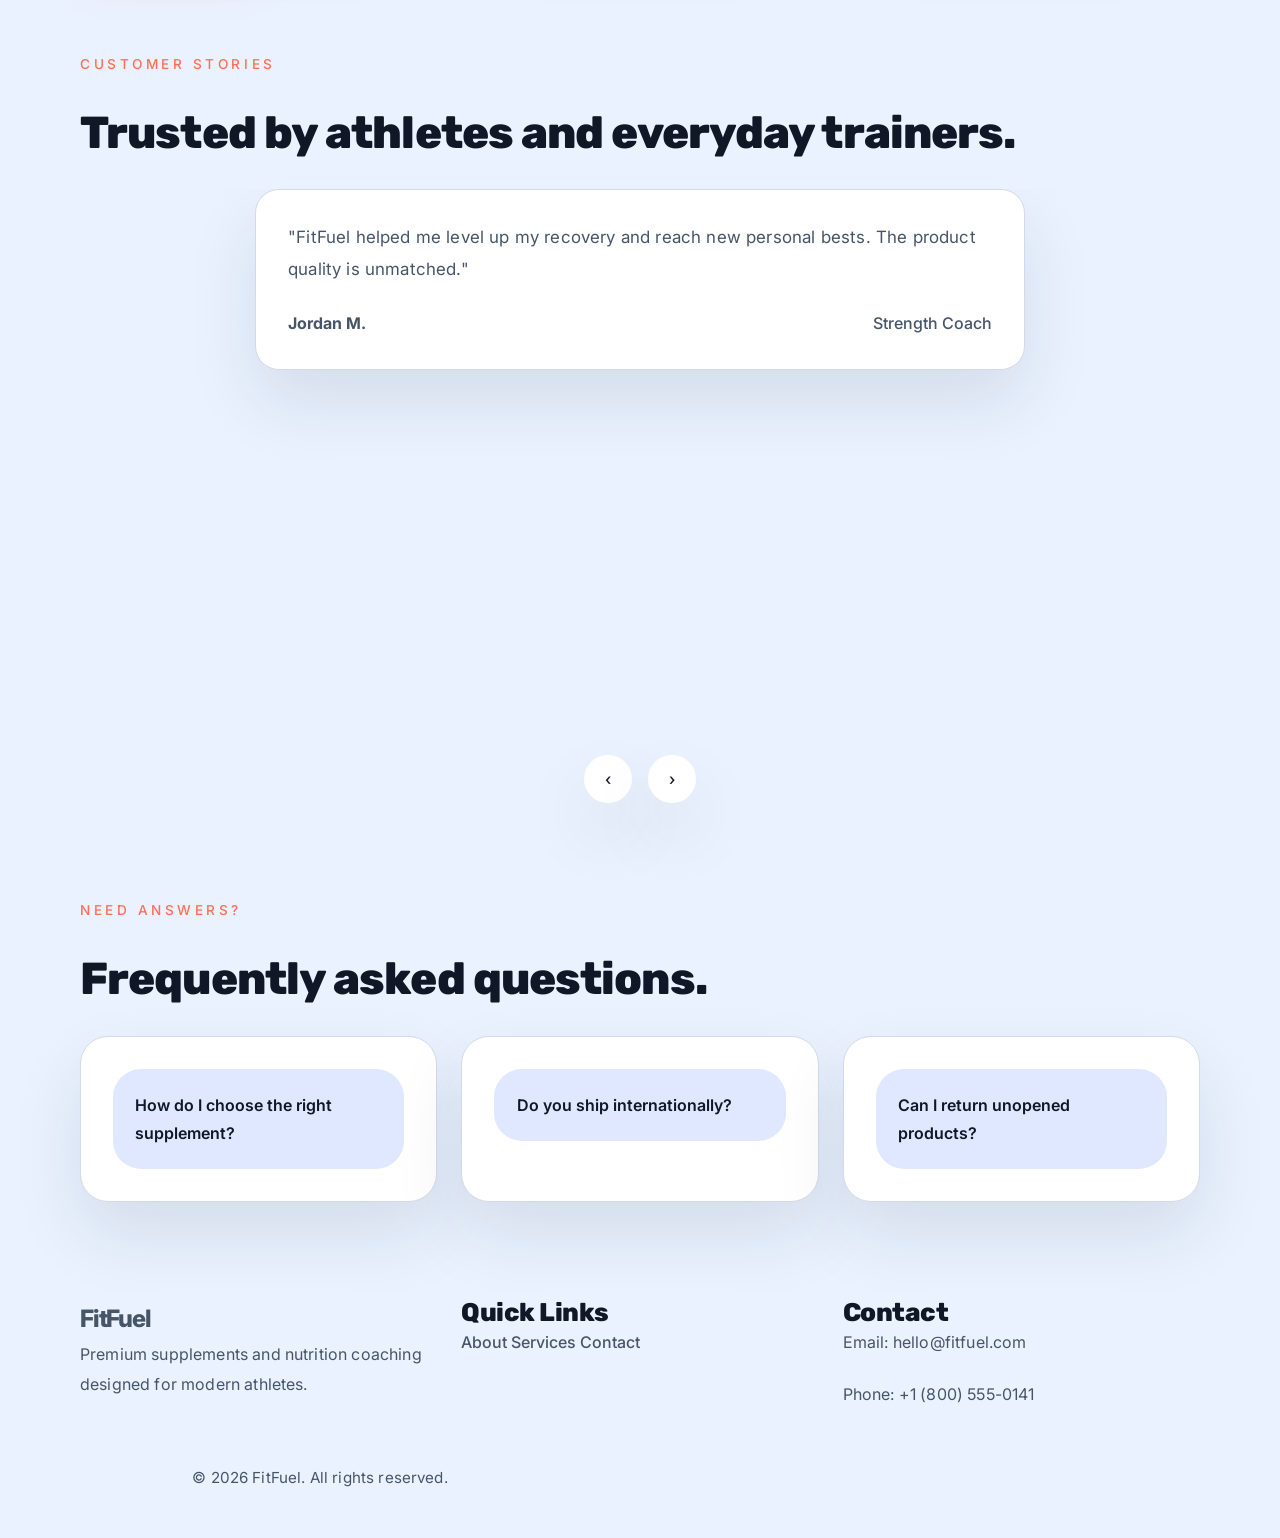
==== commit 871c7462: "Add Botpress chatbot embed to all site pages" ====
--- a/index.html
+++ b/index.html
@@ -236,5 +236,7 @@
   <script src="js/animations.js"></script>
   <script src="js/main.js"></script>
   <script src="js/validation.js"></script>
+  <script src="https://cdn.botpress.cloud/webchat/v3.6/inject.js"></script>
+  <script src="https://files.bpcontent.cloud/2026/06/03/11/20260603115909-3HS0OF7H.js" defer></script>
 </body>
 </html>
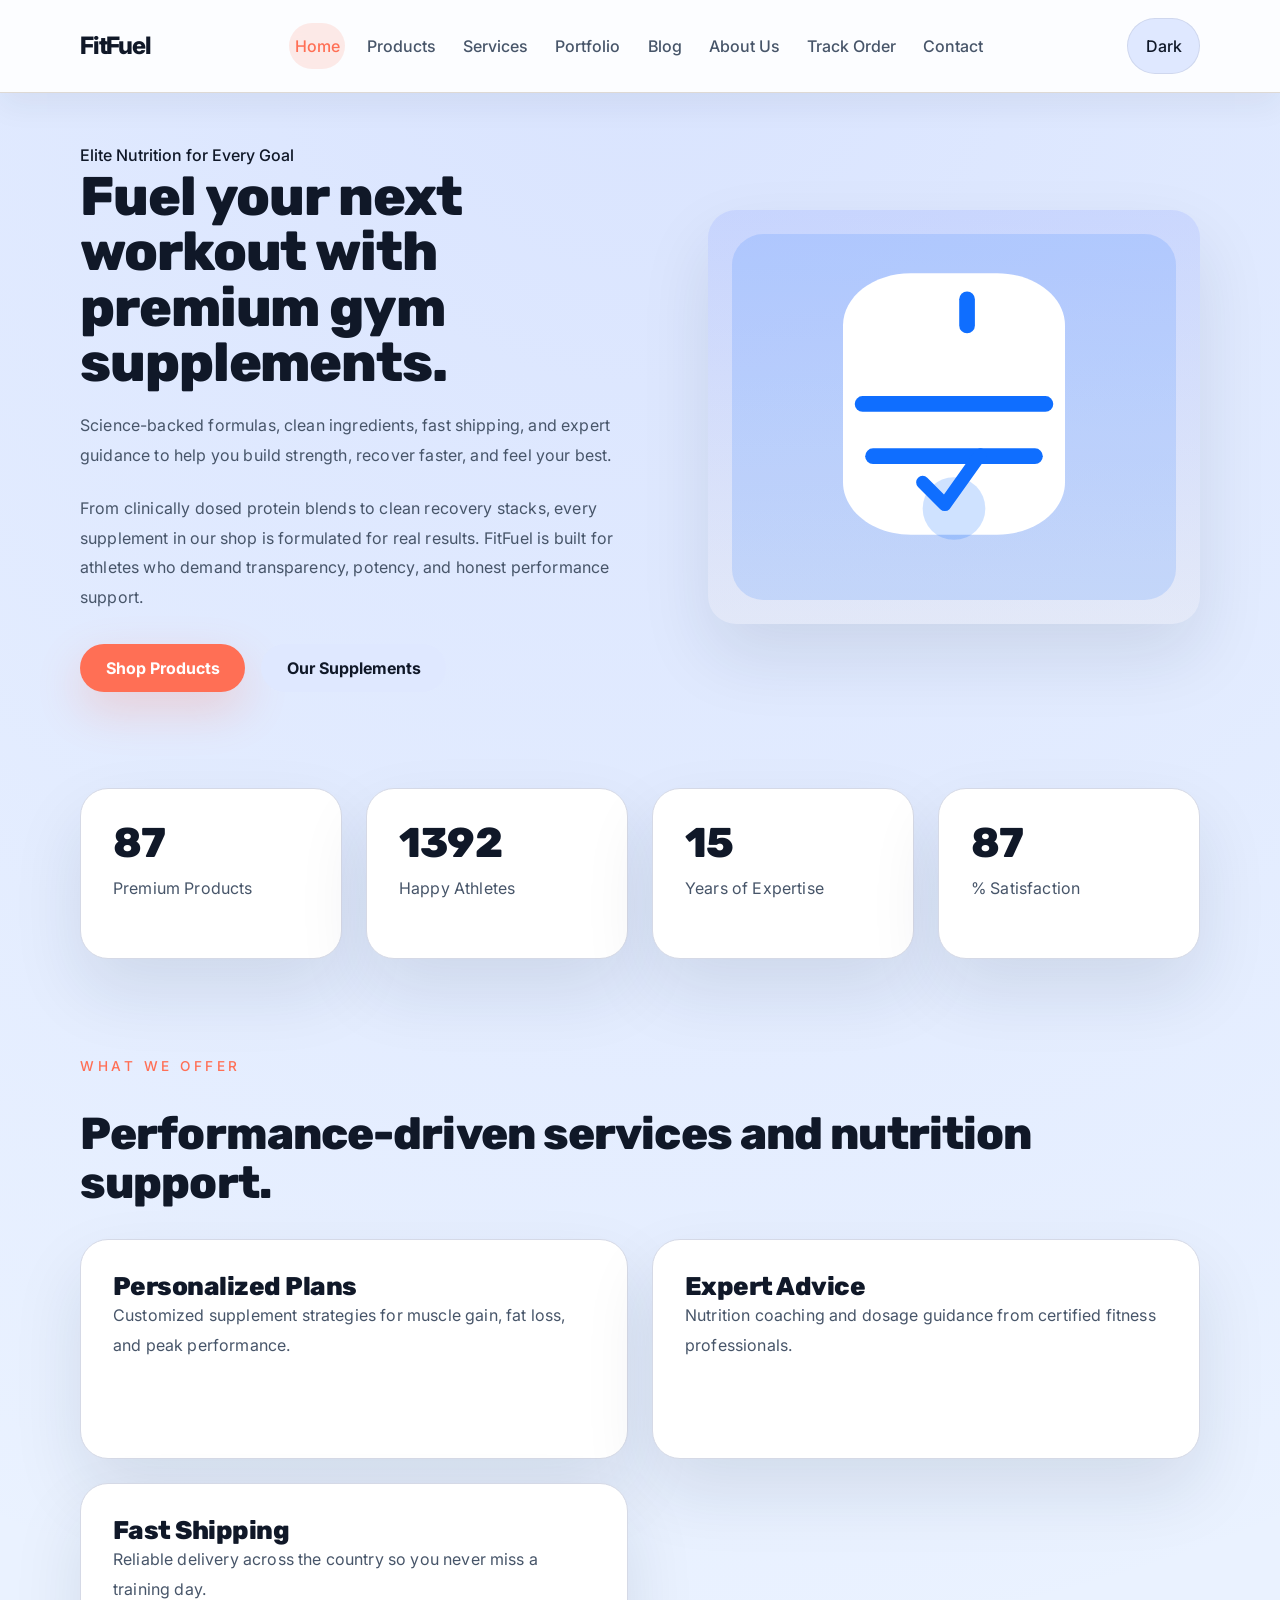
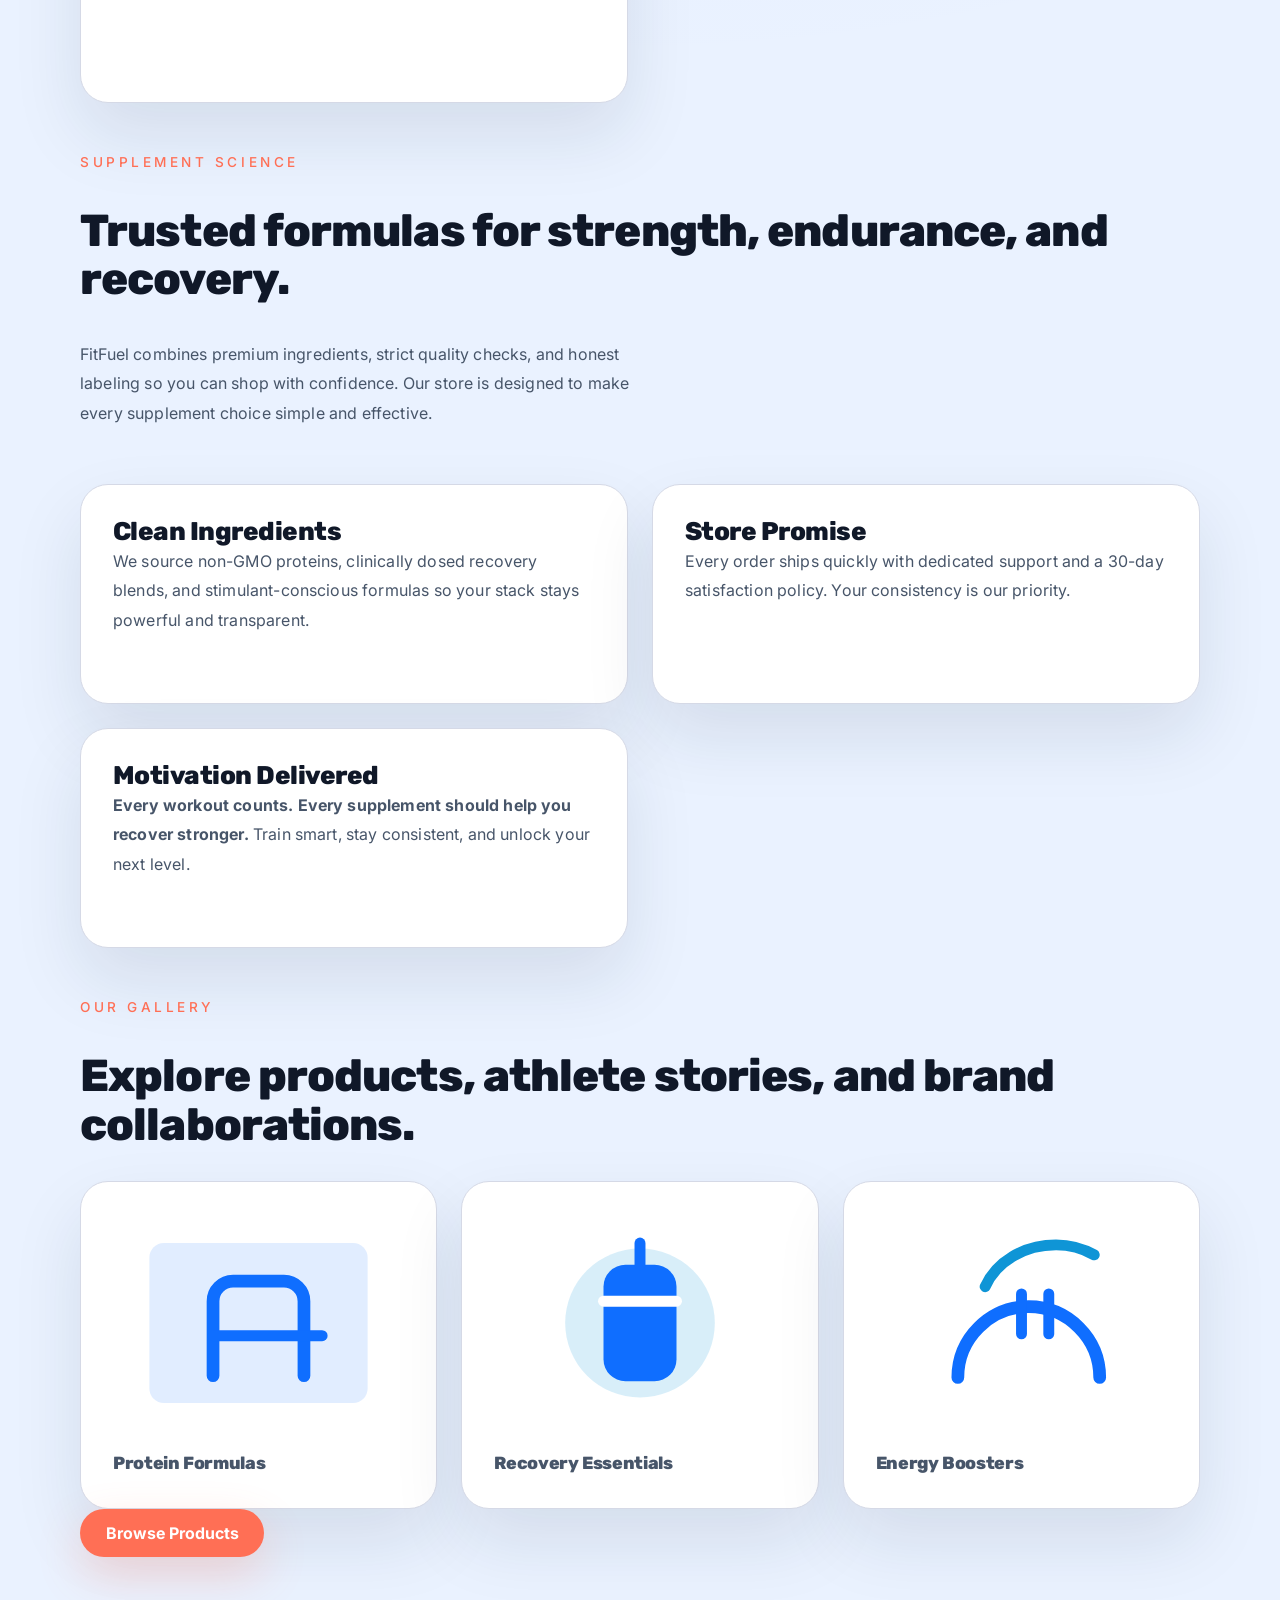
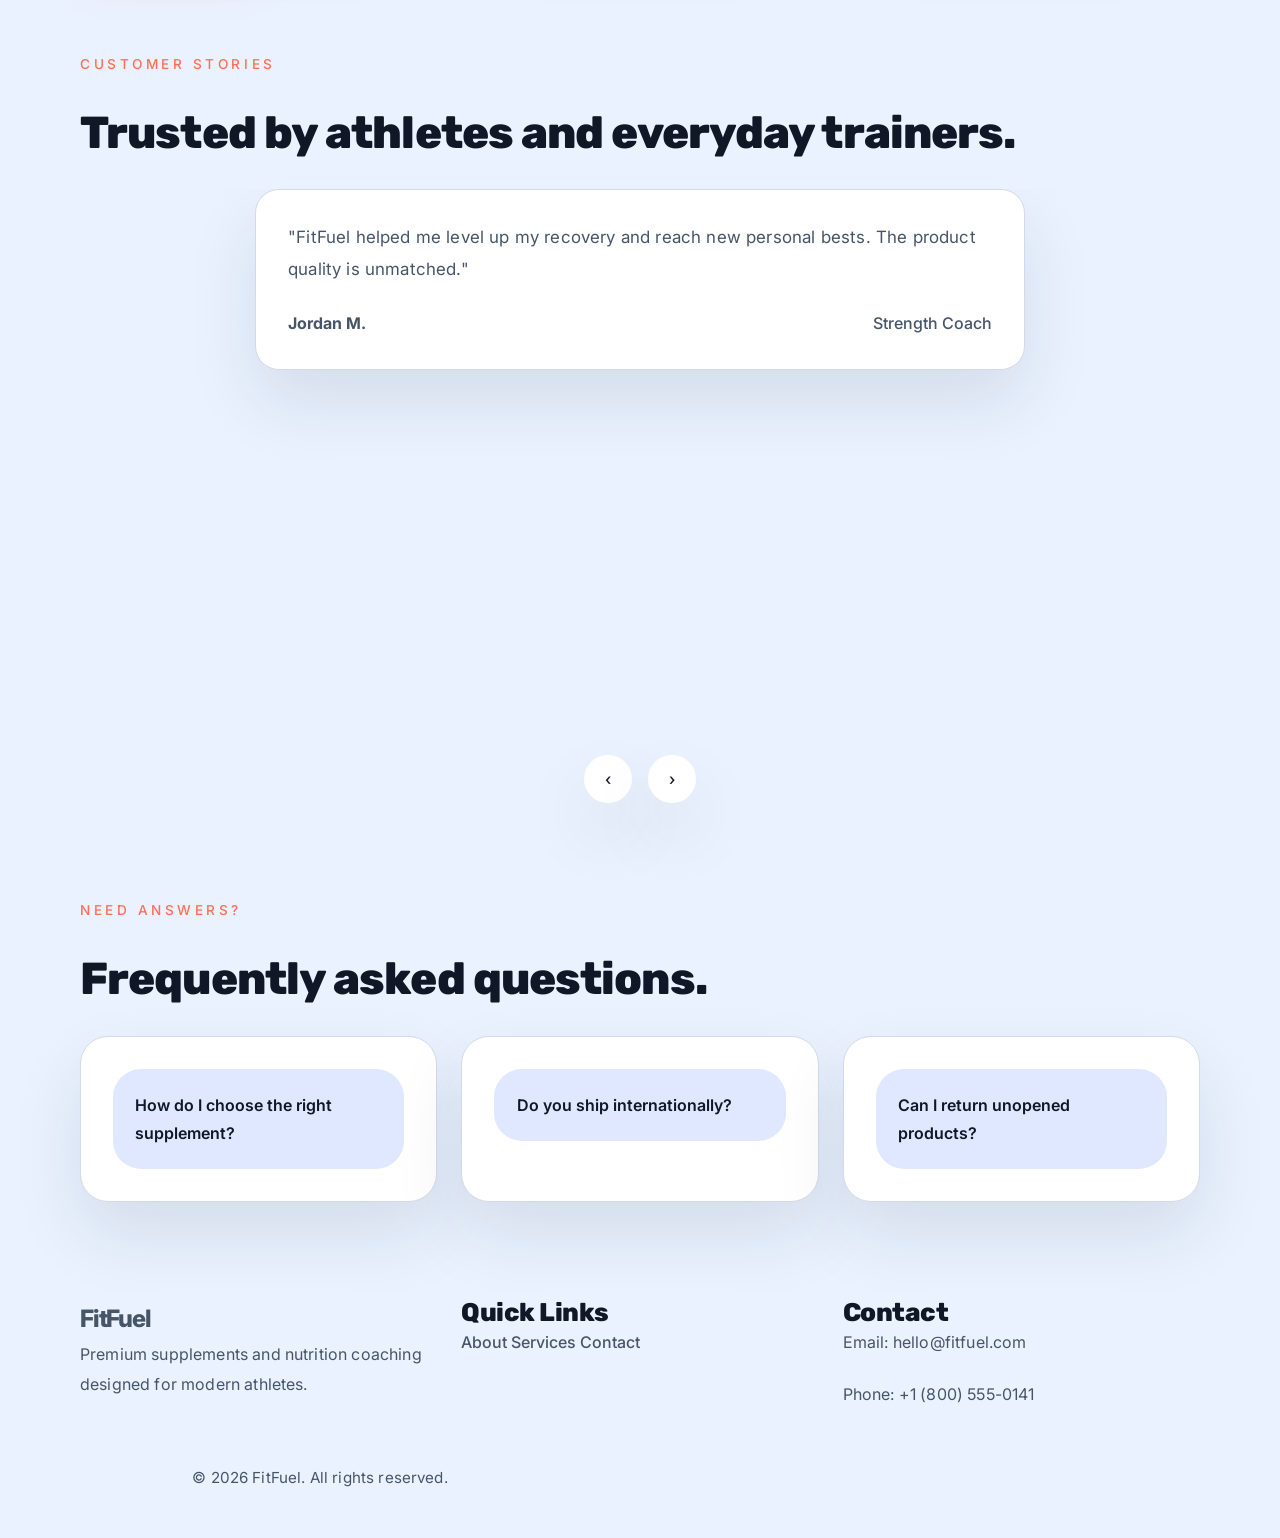
==== commit d92a3125: "Update Botpress widget to use new shareable config URL" ====
--- a/index.html
+++ b/index.html
@@ -237,6 +237,6 @@
   <script src="js/main.js"></script>
   <script src="js/validation.js"></script>
   <script src="https://cdn.botpress.cloud/webchat/v3.6/inject.js"></script>
-  <script src="https://files.bpcontent.cloud/2026/06/03/11/20260603115909-3HS0OF7H.js" defer></script>
+  <script>window.botpressWebChat?.init({ configUrl: "https://files.bpcontent.cloud/2026/06/03/11/20260603115909-EJI2IV23.json" });</script>
 </body>
 </html>
